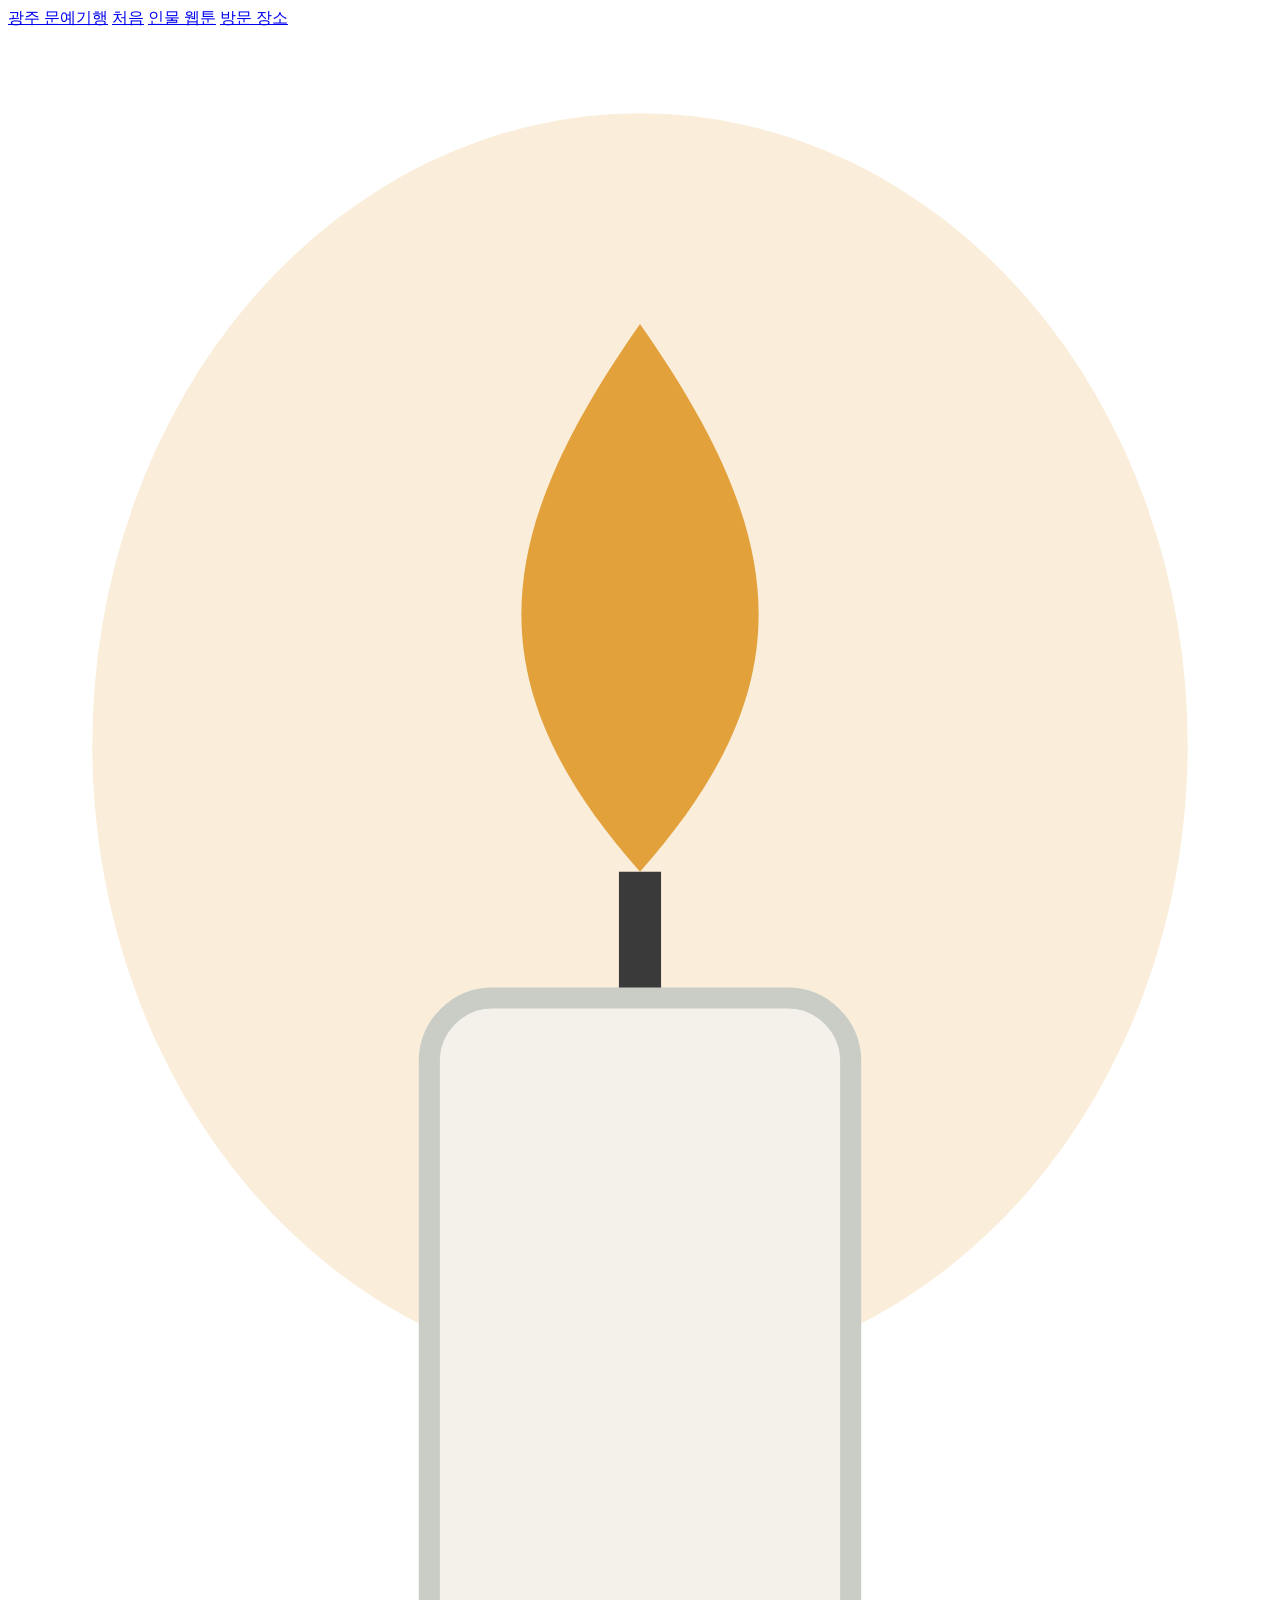
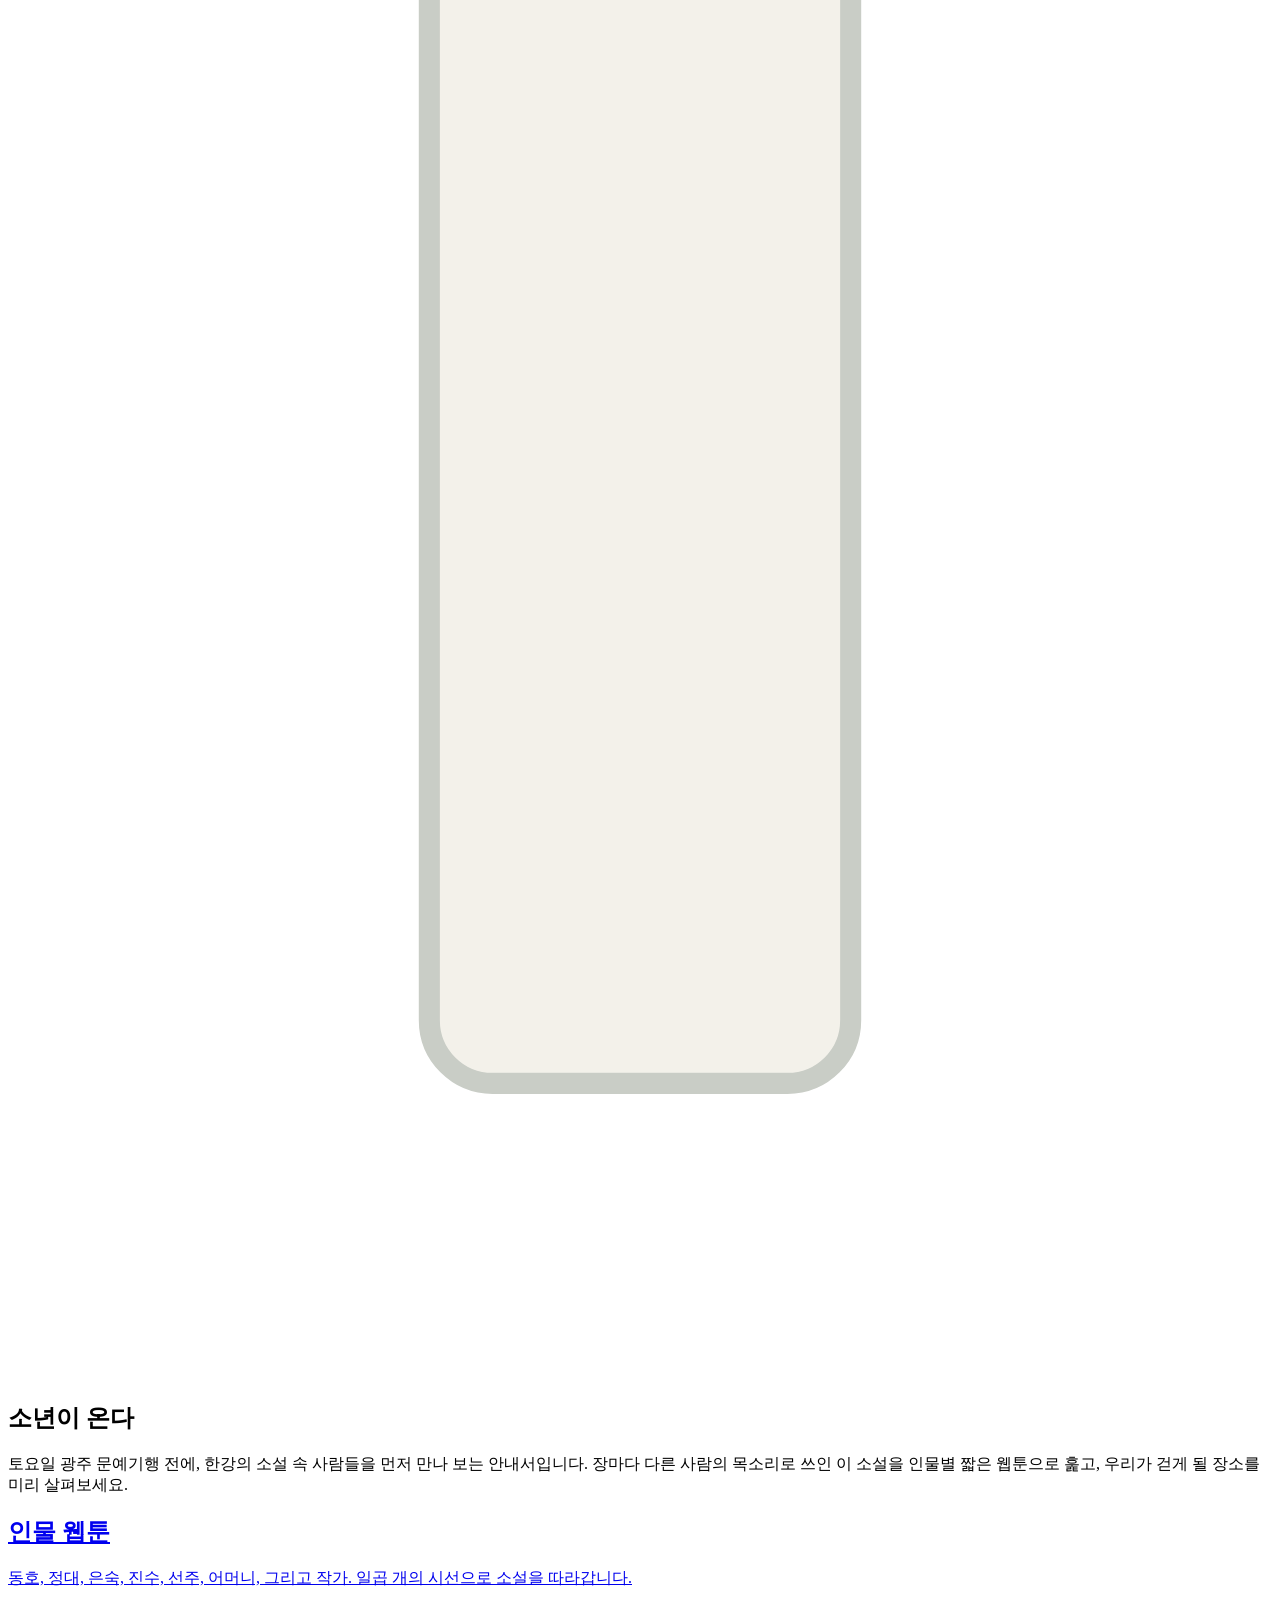
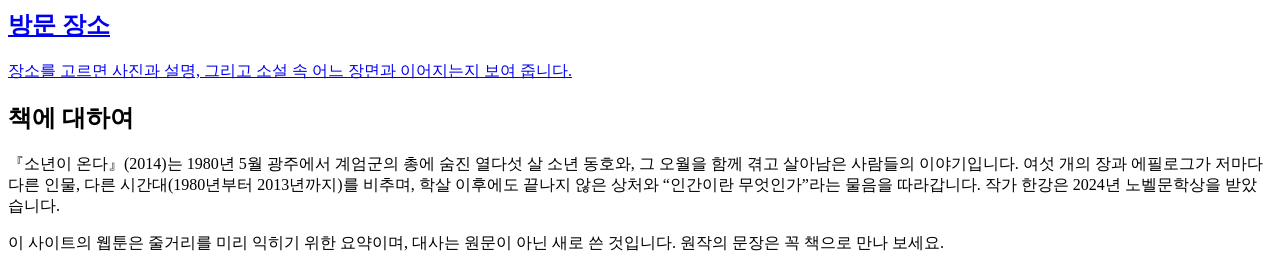
==== index.html @ d9871c67 "Add files via upload" ====
<!doctype html>
<html lang="ko">
<head>
<meta charset="utf-8">
<meta name="viewport" content="width=device-width, initial-scale=1, viewport-fit=cover">
<title>소년이 온다 · 광주 문예기행</title>
<link rel="preconnect" href="https://fonts.googleapis.com">
<link rel="preconnect" href="https://fonts.gstatic.com" crossorigin>
<link href="https://fonts.googleapis.com/css2?family=Gaegu:wght@400;700&family=Gowun+Batang:wght@400;700&display=swap" rel="stylesheet">
<link rel="stylesheet" href="assets/style.css">
</head>
<body>
<header class="top"><nav>
  <a class="brand" href="index.html">광주 문예기행</a>
  <a href="index.html" aria-current="page">처음</a>
  <a href="comic.html">인물 웹툰</a>
  <a href="places.html">방문 장소</a>
</nav></header>

<main>
  <section class="hero">
    <svg class="hero-candle" viewBox="0 0 60 140" aria-hidden="true">
      <ellipse cx="30" cy="34" rx="26" ry="30" fill="#E3A13B" opacity=".18"/>
      <path class="flame" d="M30 14c7 10 8 17 0 26c-8-9-7-16 0-26z" fill="#E3A13B"/>
      <line x1="30" y1="40" x2="30" y2="46" stroke="#3a3a3a" stroke-width="2"/>
      <rect x="20" y="46" width="20" height="80" rx="3" fill="#F3F1EA" stroke="#C9CDC6"/>
    </svg>
    <div>
      <h1>소년이 온다</h1>
      <p class="lede">토요일 광주 문예기행 전에, 한강의 소설 속 사람들을 먼저 만나 보는 안내서입니다. 장마다 다른 사람의 목소리로 쓰인 이 소설을 인물별 짧은 웹툰으로 훑고, 우리가 걷게 될 장소를 미리 살펴보세요.</p>
    </div>
  </section>

  <div class="entries">
    <a class="entry" href="comic.html">
      <h2>인물 웹툰</h2>
      <p>동호, 정대, 은숙, 진수, 선주, 어머니, 그리고 작가. 일곱 개의 시선으로 소설을 따라갑니다.</p>
    </a>
    <a class="entry" href="places.html">
      <h2>방문 장소</h2>
      <p>장소를 고르면 사진과 설명, 그리고 소설 속 어느 장면과 이어지는지 보여 줍니다.</p>
    </a>
  </div>

  <section class="about">
    <h2>책에 대하여</h2>
    <p>『소년이 온다』(2014)는 1980년 5월 광주에서 계엄군의 총에 숨진 열다섯 살 소년 동호와, 그 오월을 함께 겪고 살아남은 사람들의 이야기입니다. 여섯 개의 장과 에필로그가 저마다 다른 인물, 다른 시간대(1980년부터 2013년까지)를 비추며, 학살 이후에도 끝나지 않은 상처와 “인간이란 무엇인가”라는 물음을 따라갑니다. 작가 한강은 2024년 노벨문학상을 받았습니다.</p>
    <p class="lede">이 사이트의 웹툰은 줄거리를 미리 익히기 위한 요약이며, 대사는 원문이 아닌 새로 쓴 것입니다. 원작의 문장은 꼭 책으로 만나 보세요.</p>
  </section>
</main>
</body>
</html>
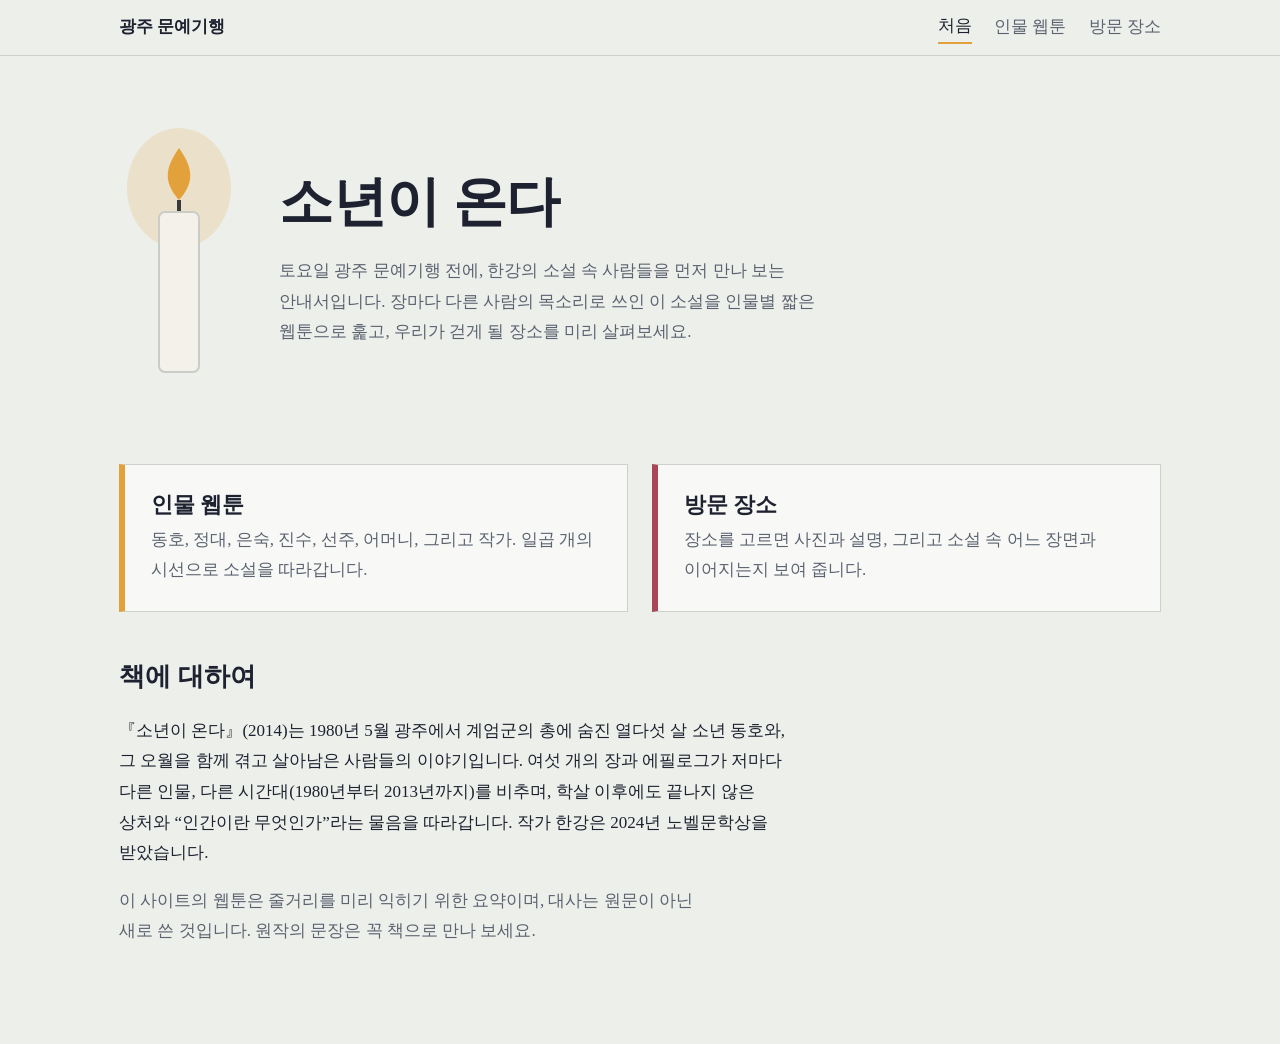
==== commit 2409e89f: "index.html" ====
--- a/index.html
+++ b/index.html
@@ -7,7 +7,7 @@
 <link rel="preconnect" href="https://fonts.googleapis.com">
 <link rel="preconnect" href="https://fonts.gstatic.com" crossorigin>
 <link href="https://fonts.googleapis.com/css2?family=Gaegu:wght@400;700&family=Gowun+Batang:wght@400;700&display=swap" rel="stylesheet">
-<link rel="stylesheet" href="assets/style.css">
+<link rel="stylesheet" href="style.css">
 </head>
 <body>
 <header class="top"><nav>
--- a/style.css
+++ b/style.css
@@ -0,0 +1,110 @@
+/* ===== 색·글꼴 토큰 (여기만 바꾸면 전체 색이 바뀝니다) ===== */
+:root{
+  --bg:#EDEFEA; --surface:#F8F9F6; --text:#1E2230; --muted:#5B6270; --line:#CDD1CA;
+  --ink:#23293C; --candle:#E3A13B; --azalea:#A9465A;
+  --narr-bg:#23293C; --narr-text:#F1F2EE; --bubble-bg:#FFFFFF; --bubble-text:#1E2230;
+  --serif:"Gowun Batang","Noto Serif KR","Apple SD Gothic Neo",serif;
+  --hand:"Gaegu","Nanum Pen Script","Apple SD Gothic Neo",sans-serif;
+  color-scheme:light;
+  box-sizing:border-box;
+  padding-top:env(safe-area-inset-top,0px); padding-bottom:env(safe-area-inset-bottom,0px);
+}
+@media (prefers-color-scheme:dark){
+  :root:not([data-theme="light"]){
+    --bg:#161A25; --surface:#1F2432; --text:#E7E9E4; --muted:#A3A9B5; --line:#343B4D;
+    --narr-bg:#E9EBE6; --narr-text:#1E2230; color-scheme:dark;
+  }
+}
+:root[data-theme="dark"]{
+  --bg:#161A25; --surface:#1F2432; --text:#E7E9E4; --muted:#A3A9B5; --line:#343B4D;
+  --narr-bg:#E9EBE6; --narr-text:#1E2230; color-scheme:dark;
+}
+*,*::before,*::after{box-sizing:inherit}
+html{height:100%;scroll-padding-top:env(safe-area-inset-top,0px)}
+body{margin:0;background:var(--bg);color:var(--text);font-family:var(--serif);font-size:17px;line-height:1.8;word-break:keep-all}
+img,svg{max-width:100%;display:block}
+a{color:inherit}
+:focus-visible{outline:3px solid var(--candle);outline-offset:3px}
+
+/* ===== 상단 메뉴 ===== */
+.top{position:sticky;top:env(safe-area-inset-top,0px);z-index:20;background:var(--bg);border-bottom:1px solid var(--line)}
+body::before{content:"";position:fixed;inset:0 0 auto;height:env(safe-area-inset-top,0px);z-index:30;background:var(--bg)}
+.top nav{max-width:1080px;margin:0 auto;display:flex;align-items:center;gap:1.4rem;padding:.7rem 1.2rem;flex-wrap:wrap}
+.top .brand{font-weight:700;text-decoration:none;margin-right:auto}
+.top nav a:not(.brand){text-decoration:none;color:var(--muted)}
+.top nav a[aria-current="page"]{color:var(--text);border-bottom:2px solid var(--candle)}
+
+main{max-width:1080px;margin:0 auto;padding:2rem 1.2rem 5rem}
+.lede{max-width:34em;color:var(--muted)}
+h1,h2,h3{line-height:1.35;font-weight:700}
+h1{font-size:clamp(2rem,6vw,3.4rem);margin:.2em 0 .3em;letter-spacing:-.01em}
+
+/* ===== 홈 ===== */
+.hero{display:grid;grid-template-columns:auto 1fr;gap:2.5rem;align-items:center;padding:2rem 0 3rem}
+.hero-candle{width:120px}
+.flame{transform-box:fill-box;transform-origin:50% 100%;animation:flick 2.6s ease-in-out infinite}
+@keyframes flick{0%,100%{transform:scale(1,1)}40%{transform:scale(.94,1.06)}70%{transform:scale(1.04,.96)}}
+.entries{display:grid;grid-template-columns:repeat(auto-fit,minmax(260px,1fr));gap:1.5rem;margin-top:1rem}
+.entry{display:block;padding:1.6rem;background:var(--surface);border:1px solid var(--line);border-left:6px solid var(--candle);text-decoration:none}
+.entry:nth-child(2){border-left-color:var(--azalea)}
+.entry h2{margin:0 0 .3rem;font-size:1.35rem}
+.entry p{margin:0;color:var(--muted)}
+.about{margin-top:3rem;max-width:40em}
+
+/* ===== 웹툰 ===== */
+.chapters{display:flex;gap:.6rem;overflow-x:auto;padding:.4rem .1rem 1rem;scroll-snap-type:x mandatory}
+.chapters button{flex:0 0 auto;scroll-snap-align:start;font:inherit;text-align:left;cursor:pointer;
+  background:var(--surface);color:var(--text);border:1px solid var(--line);padding:.6rem 1rem;min-width:118px;line-height:1.4}
+.chapters button small{display:block;color:var(--muted);font-size:.8rem}
+.chapters button[aria-pressed="true"]{background:var(--ink);color:#F1F2EE;border-color:var(--ink)}
+.chapters button[aria-pressed="true"] small{color:#C9CDD6}
+.profile{max-width:640px;margin:1rem auto 2rem;padding:1.2rem 1.4rem;border-top:3px solid var(--candle);background:var(--surface)}
+.profile h2{margin:0;font-size:1.6rem}
+.profile dl{display:grid;grid-template-columns:auto 1fr;gap:.2rem 1rem;margin:.8rem 0 0;font-size:.95rem}
+.profile dt{color:var(--muted)}
+.profile dd{margin:0}
+.strip{max-width:640px;margin:0 auto;display:flex;flex-direction:column;gap:22px}
+.panel{position:relative;margin:0;overflow:hidden;border:3px solid #10131C;display:flex;flex-direction:column;gap:1rem;padding:1rem}
+.panel.h-s{min-height:230px}.panel.h-m{min-height:330px}.panel.h-l{min-height:460px}
+.panel .art{position:absolute;inset:0;z-index:0}
+.panel .art svg{width:100%;height:100%}
+.panel > *:not(.art){position:relative;z-index:1}
+.narr{align-self:flex-start;max-width:85%;margin:0;padding:.55rem .85rem;background:var(--narr-bg);color:var(--narr-text);font-size:.98rem;line-height:1.65;box-shadow:3px 3px 0 rgba(0,0,0,.35)}
+.bubbles{display:flex;flex-direction:column;gap:.6rem;margin-top:auto}
+.bubble{align-self:flex-start;max-width:78%;padding:.55rem 1rem;background:var(--bubble-bg);color:var(--bubble-text);font-family:var(--hand);font-size:1.25rem;line-height:1.45;border:2px solid #10131C;border-radius:22px}
+.bubble.r{align-self:flex-end}
+.bubble.think{border-style:dashed;border-radius:30px;background:#F3F4F0}
+.bubble b{display:block;font-family:var(--serif);font-size:.75rem;color:#5B6270;font-weight:700}
+.after{max-width:640px;margin:2.5rem auto 0;padding:1.3rem 1.4rem;border:1px dashed var(--line)}
+.after h3{margin:0 0 .4rem;font-size:1.05rem}
+.after p{margin:0 0 1rem}
+.btn{display:inline-block;font:inherit;cursor:pointer;padding:.55rem 1.2rem;background:var(--ink);color:#F1F2EE;border:0;text-decoration:none}
+
+/* ===== 장소 ===== */
+.places{display:grid;grid-template-columns:270px 1fr;gap:2rem;align-items:start}
+.place-list{list-style:none;margin:0;padding:0;border-top:1px solid var(--line);position:sticky;top:5rem}
+.place-list button{width:100%;font:inherit;text-align:left;cursor:pointer;background:none;color:var(--text);border:0;border-bottom:1px solid var(--line);padding:.75rem .6rem;line-height:1.4}
+.place-list button small{display:block;color:var(--muted);font-size:.8rem}
+.place-list button[aria-pressed="true"]{background:var(--surface);box-shadow:inset 4px 0 0 var(--azalea)}
+.detail figure{margin:0}
+.detail .photo{aspect-ratio:16/10;width:100%;object-fit:cover;background:var(--surface);border:1px solid var(--line)}
+.detail figcaption{font-size:.8rem;color:var(--muted);margin-top:.3rem}
+.detail h2{font-size:1.9rem;margin:1.2rem 0 0}
+.detail .addr{color:var(--muted);margin:0 0 1rem}
+.detail .desc{max-width:38em}
+.book{margin:1.5rem 0;padding:1rem 1.2rem;background:var(--surface);border-left:4px solid var(--candle);max-width:38em}
+.book h3,.tip h3{margin:0 0 .3rem;font-size:1rem}
+.book p,.tip p{margin:0 0 .6rem}
+.tip{max-width:38em;margin-bottom:1.5rem}
+.links{display:flex;gap:.8rem;flex-wrap:wrap}
+.btn.ghost{background:none;color:var(--text);border:1px solid var(--line)}
+
+@media (max-width:760px){
+  .hero{grid-template-columns:1fr;gap:1rem}.hero-candle{width:80px}
+  .places{grid-template-columns:1fr}
+  .place-list{position:static;display:flex;overflow-x:auto;gap:.5rem;border:0;padding-bottom:.5rem}
+  .place-list li{flex:0 0 auto}
+  .place-list button{border:1px solid var(--line);white-space:nowrap}
+  .bubble{max-width:90%;font-size:1.15rem}
+}
+@media (prefers-reduced-motion:reduce){.flame{animation:none}}
